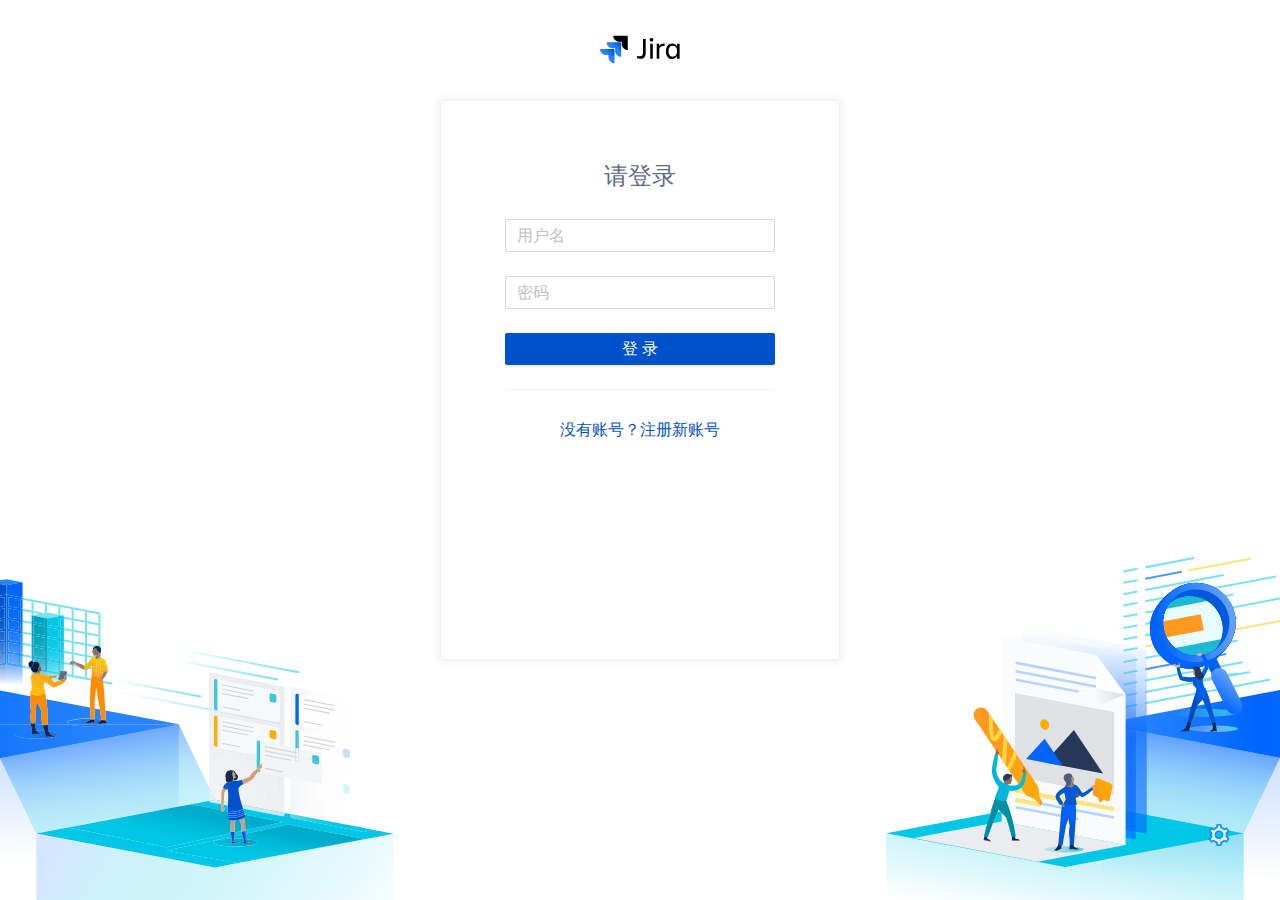
==== index.html @ 9de589f8 "Updates" ====
<!doctype html><html lang="en"><head><meta charset="utf-8"/><link rel="icon" href="/favicon.ico"/><meta name="viewport" content="width=device-width,initial-scale=1"/><meta name="theme-color" content="#000000"/><meta name="description" content="Web site created using create-react-app"/><link rel="apple-touch-icon" href="/logo192.png"/><link rel="manifest" href="/manifest.json"/><title>Jira任务管理系统</title><script type="text/javascript">!function(n){if("/"===n.search[1]){var a=n.search.slice(1).split("&").map((function(n){return n.replace(/~and~/g,"&")})).join("?");window.history.replaceState(null,null,n.pathname.slice(0,-1)+a+n.hash)}}(window.location)</script><link href="/static/css/2.35645cce.chunk.css" rel="stylesheet"><link href="/static/css/main.cecc54dc.chunk.css" rel="stylesheet"></head><body><noscript>You need to enable JavaScript to run this app.</noscript><div id="root"></div><script>!function(e){function r(r){for(var n,a,i=r[0],c=r[1],f=r[2],s=0,p=[];s<i.length;s++)a=i[s],Object.prototype.hasOwnProperty.call(o,a)&&o[a]&&p.push(o[a][0]),o[a]=0;for(n in c)Object.prototype.hasOwnProperty.call(c,n)&&(e[n]=c[n]);for(l&&l(r);p.length;)p.shift()();return u.push.apply(u,f||[]),t()}function t(){for(var e,r=0;r<u.length;r++){for(var t=u[r],n=!0,i=1;i<t.length;i++){var c=t[i];0!==o[c]&&(n=!1)}n&&(u.splice(r--,1),e=a(a.s=t[0]))}return e}var n={},o={1:0},u=[];function a(r){if(n[r])return n[r].exports;var t=n[r]={i:r,l:!1,exports:{}};return e[r].call(t.exports,t,t.exports,a),t.l=!0,t.exports}a.e=function(e){var r=[],t=o[e];if(0!==t)if(t)r.push(t[2]);else{var n=new Promise((function(r,n){t=o[e]=[r,n]}));r.push(t[2]=n);var u,i=document.createElement("script");i.charset="utf-8",i.timeout=120,a.nc&&i.setAttribute("nonce",a.nc),i.src=function(e){return a.p+"static/js/"+({}[e]||e)+"."+{3:"2db41f8e",4:"123e2dea",5:"f2c143b7",6:"199f0bed"}[e]+".chunk.js"}(e);var c=new Error;u=function(r){i.onerror=i.onload=null,clearTimeout(f);var t=o[e];if(0!==t){if(t){var n=r&&("load"===r.type?"missing":r.type),u=r&&r.target&&r.target.src;c.message="Loading chunk "+e+" failed.\n("+n+": "+u+")",c.name="ChunkLoadError",c.type=n,c.request=u,t[1](c)}o[e]=void 0}};var f=setTimeout((function(){u({type:"timeout",target:i})}),12e4);i.onerror=i.onload=u,document.head.appendChild(i)}return Promise.all(r)},a.m=e,a.c=n,a.d=function(e,r,t){a.o(e,r)||Object.defineProperty(e,r,{enumerable:!0,get:t})},a.r=function(e){"undefined"!=typeof Symbol&&Symbol.toStringTag&&Object.defineProperty(e,Symbol.toStringTag,{value:"Module"}),Object.defineProperty(e,"__esModule",{value:!0})},a.t=function(e,r){if(1&r&&(e=a(e)),8&r)return e;if(4&r&&"object"==typeof e&&e&&e.__esModule)return e;var t=Object.create(null);if(a.r(t),Object.defineProperty(t,"default",{enumerable:!0,value:e}),2&r&&"string"!=typeof e)for(var n in e)a.d(t,n,function(r){return e[r]}.bind(null,n));return t},a.n=function(e){var r=e&&e.__esModule?function(){return e.default}:function(){return e};return a.d(r,"a",r),r},a.o=function(e,r){return Object.prototype.hasOwnProperty.call(e,r)},a.p="/",a.oe=function(e){throw console.error(e),e};var i=this.webpackJsonpjira=this.webpackJsonpjira||[],c=i.push.bind(i);i.push=r,i=i.slice();for(var f=0;f<i.length;f++)r(i[f]);var l=c;t()}([])</script><script src="/static/js/2.2ec40c45.chunk.js"></script><script src="/static/js/main.52083eaf.chunk.js"></script></body></html>
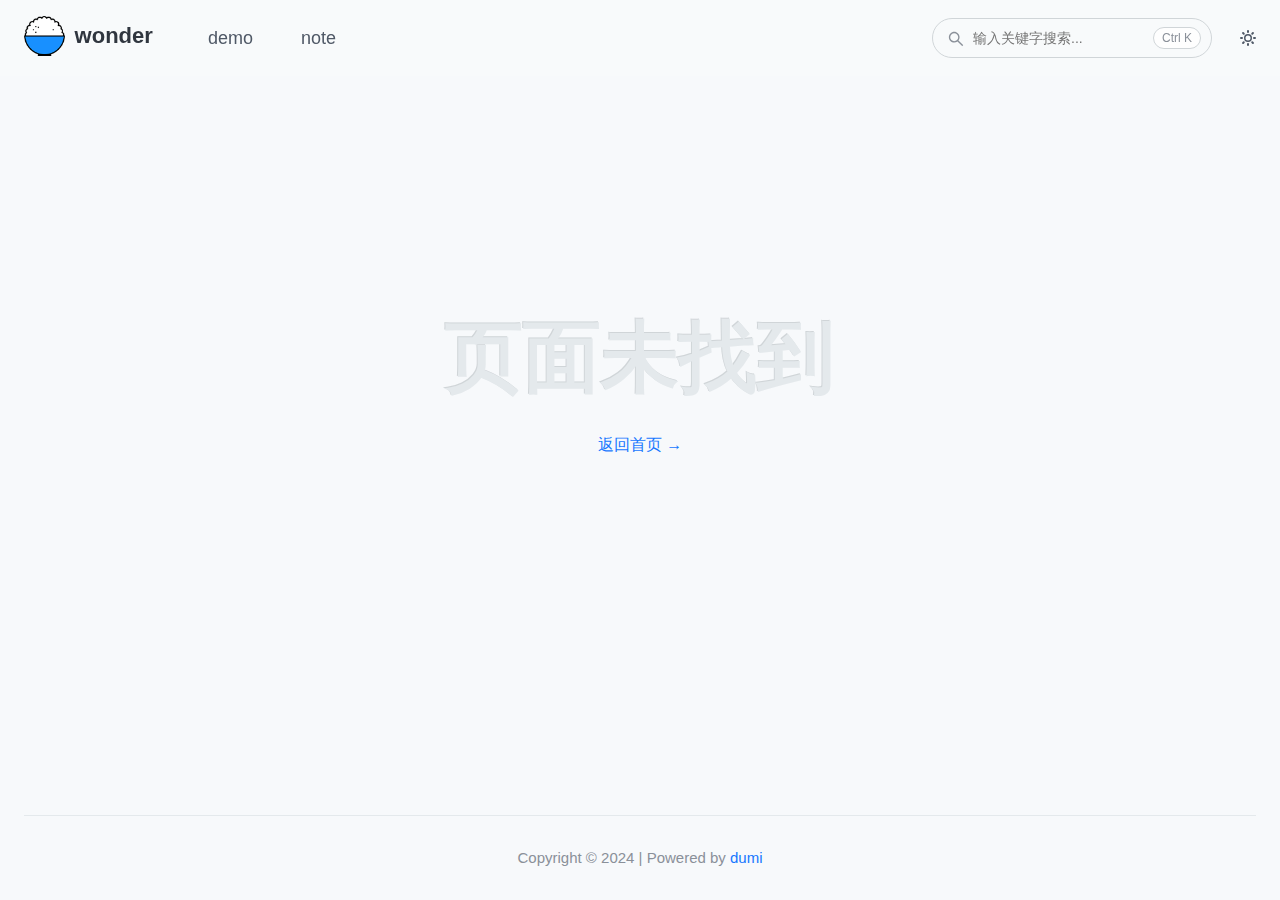
==== commit cafa5392: "Updates" ====
--- a/index.html
+++ b/index.html
@@ -1 +1,11 @@
-<!doctype html><html lang="en"><head><meta charset="utf-8"/><link rel="icon" href="/favicon.ico"/><meta name="viewport" content="width=device-width,initial-scale=1"/><meta name="theme-color" content="#000000"/><meta name="description" content="Web site created using create-react-app"/><link rel="apple-touch-icon" href="/logo192.png"/><link rel="manifest" href="/manifest.json"/><title>Jira任务管理系统</title><script type="text/javascript">!function(n){if("/"===n.search[1]){var a=n.search.slice(1).split("&").map((function(n){return n.replace(/~and~/g,"&")})).join("?");window.history.replaceState(null,null,n.pathname.slice(0,-1)+a+n.hash)}}(window.location)</script><link href="/static/css/2.35645cce.chunk.css" rel="stylesheet"><link href="/static/css/main.cecc54dc.chunk.css" rel="stylesheet"></head><body><noscript>You need to enable JavaScript to run this app.</noscript><div id="root"></div><script>!function(e){function r(r){for(var n,a,i=r[0],c=r[1],f=r[2],s=0,p=[];s<i.length;s++)a=i[s],Object.prototype.hasOwnProperty.call(o,a)&&o[a]&&p.push(o[a][0]),o[a]=0;for(n in c)Object.prototype.hasOwnProperty.call(c,n)&&(e[n]=c[n]);for(l&&l(r);p.length;)p.shift()();return u.push.apply(u,f||[]),t()}function t(){for(var e,r=0;r<u.length;r++){for(var t=u[r],n=!0,i=1;i<t.length;i++){var c=t[i];0!==o[c]&&(n=!1)}n&&(u.splice(r--,1),e=a(a.s=t[0]))}return e}var n={},o={1:0},u=[];function a(r){if(n[r])return n[r].exports;var t=n[r]={i:r,l:!1,exports:{}};return e[r].call(t.exports,t,t.exports,a),t.l=!0,t.exports}a.e=function(e){var r=[],t=o[e];if(0!==t)if(t)r.push(t[2]);else{var n=new Promise((function(r,n){t=o[e]=[r,n]}));r.push(t[2]=n);var u,i=document.createElement("script");i.charset="utf-8",i.timeout=120,a.nc&&i.setAttribute("nonce",a.nc),i.src=function(e){return a.p+"static/js/"+({}[e]||e)+"."+{3:"2db41f8e",4:"123e2dea",5:"f2c143b7",6:"199f0bed"}[e]+".chunk.js"}(e);var c=new Error;u=function(r){i.onerror=i.onload=null,clearTimeout(f);var t=o[e];if(0!==t){if(t){var n=r&&("load"===r.type?"missing":r.type),u=r&&r.target&&r.target.src;c.message="Loading chunk "+e+" failed.\n("+n+": "+u+")",c.name="ChunkLoadError",c.type=n,c.request=u,t[1](c)}o[e]=void 0}};var f=setTimeout((function(){u({type:"timeout",target:i})}),12e4);i.onerror=i.onload=u,document.head.appendChild(i)}return Promise.all(r)},a.m=e,a.c=n,a.d=function(e,r,t){a.o(e,r)||Object.defineProperty(e,r,{enumerable:!0,get:t})},a.r=function(e){"undefined"!=typeof Symbol&&Symbol.toStringTag&&Object.defineProperty(e,Symbol.toStringTag,{value:"Module"}),Object.defineProperty(e,"__esModule",{value:!0})},a.t=function(e,r){if(1&r&&(e=a(e)),8&r)return e;if(4&r&&"object"==typeof e&&e&&e.__esModule)return e;var t=Object.create(null);if(a.r(t),Object.defineProperty(t,"default",{enumerable:!0,value:e}),2&r&&"string"!=typeof e)for(var n in e)a.d(t,n,function(r){return e[r]}.bind(null,n));return t},a.n=function(e){var r=e&&e.__esModule?function(){return e.default}:function(){return e};return a.d(r,"a",r),r},a.o=function(e,r){return Object.prototype.hasOwnProperty.call(e,r)},a.p="/",a.oe=function(e){throw console.error(e),e};var i=this.webpackJsonpjira=this.webpackJsonpjira||[],c=i.push.bind(i);i.push=r,i=i.slice();for(var f=0;f<i.length;f++)r(i[f]);var l=c;t()}([])</script><script src="/static/js/2.2ec40c45.chunk.js"></script><script src="/static/js/main.52083eaf.chunk.js"></script></body></html>+<!DOCTYPE html><html><head>
+<meta charset="utf-8">
+<meta name="viewport" content="width=device-width, user-scalable=no, initial-scale=1.0, maximum-scale=1.0, minimum-scale=1.0">
+<meta http-equiv="X-UA-Compatible" content="ie=edge">
+<link rel="stylesheet" href="/umi.7ab43a5e.css">
+</head>
+<body>
+<div id="root"></div>
+<script src="/umi.8899e64d.js"></script>
+
+</body></html>--- a/umi.7ab43a5e.css
+++ b/umi.7ab43a5e.css
@@ -0,0 +1 @@
+.dumi-default-container.markdown{padding:18px 0;padding-inline-start:44px;padding-inline-end:16px;border-radius:4px}.dumi-default-container.markdown:not(:first-child){margin-bottom:24px}.dumi-default-container.markdown:not(:last-child){margin-top:32px}.dumi-default-container.markdown>svg{float:left;fill:currentcolor;margin-inline-start:-26px;width:18px}[data-direction=rtl] .dumi-default-container.markdown>svg{float:right}.dumi-default-container.markdown>h4{clear:none;margin:0 0 12px;font-size:15px;line-height:17px}.dumi-default-container.markdown>section{font-size:15px}.dumi-default-container.markdown[data-type=info]{background:#ecf4ff}.dumi-default-container.markdown[data-type=info]>h4,.dumi-default-container.markdown[data-type=info]>svg{color:#3367af}.dumi-default-container.markdown[data-type=info]>section{color:#496a99}[data-prefers-color=dark] .dumi-default-container.markdown[data-type=info]{background:#001c44}[data-prefers-color=dark] .dumi-default-container.markdown[data-type=info]>h4,[data-prefers-color=dark] .dumi-default-container.markdown[data-type=info]>svg{color:#5e8ed0}[data-prefers-color=dark] .dumi-default-container.markdown[data-type=info]>section{color:#7391bc}.dumi-default-container.markdown[data-type=warning]{background:#fff3da}.dumi-default-container.markdown[data-type=warning]>h4,.dumi-default-container.markdown[data-type=warning]>svg{color:#b78314}.dumi-default-container.markdown[data-type=warning]>section{color:#9e7a2d}[data-prefers-color=dark] .dumi-default-container.markdown[data-type=warning]{background:#2d1f00}[data-prefers-color=dark] .dumi-default-container.markdown[data-type=warning]>h4,[data-prefers-color=dark] .dumi-default-container.markdown[data-type=warning]>svg{color:#cd9417}[data-prefers-color=dark] .dumi-default-container.markdown[data-type=warning]>section{color:#b78c2e}.dumi-default-container.markdown[data-type=success]{background:#dff8e7}.dumi-default-container.markdown[data-type=success]>h4,.dumi-default-container.markdown[data-type=success]>svg{color:#238241}.dumi-default-container.markdown[data-type=success]>section{color:#357047}[data-prefers-color=dark] .dumi-default-container.markdown[data-type=success]{background:#082210}[data-prefers-color=dark] .dumi-default-container.markdown[data-type=success]>h4,[data-prefers-color=dark] .dumi-default-container.markdown[data-type=success]>svg{color:#2a9a4d}[data-prefers-color=dark] .dumi-default-container.markdown[data-type=success]>section{color:#3d8654}.dumi-default-container.markdown[data-type=error]{background:#fdf4f5}.dumi-default-container.markdown[data-type=error]>h4,.dumi-default-container.markdown[data-type=error]>svg{color:#b23642}.dumi-default-container.markdown[data-type=error]>section{color:#955359}[data-prefers-color=dark] .dumi-default-container.markdown[data-type=error]{background:#2a060a}[data-prefers-color=dark] .dumi-default-container.markdown[data-type=error]>h4,[data-prefers-color=dark] .dumi-default-container.markdown[data-type=error]>svg{color:#c6414e}[data-prefers-color=dark] .dumi-default-container.markdown[data-type=error]>section{color:#ad5962}code[class*=language-],pre[class*=language-]{background:hsl(230,1%,98%);color:#383a42;font-family:Fira Code,Fira Mono,Menlo,Consolas,DejaVu Sans Mono,monospace;direction:ltr;text-align:left;white-space:pre;word-spacing:normal;word-break:normal;line-height:1.5;tab-size:2;hyphens:none}code[class*=language-]::selection,code[class*=language-] *::selection,pre[class*=language-] *::selection{background:hsl(230,1%,90%);color:inherit}pre[class*=language-]{padding:1em;margin:.5em 0;overflow:auto;border-radius:.3em}:not(pre)>code[class*=language-]{padding:.2em .3em;border-radius:.3em;white-space:normal}.token.comment,.token.prolog,.token.cdata{color:#a0a1a7}.token.doctype,.token.punctuation,.token.entity{color:#383a42}.token.attr-name,.token.class-name,.token.boolean,.token.constant,.token.number,.token.atrule{color:#b76b01}.token.keyword{color:#a626a4}.token.property,.token.tag,.token.symbol,.token.deleted,.token.important{color:#e45649}.token.selector,.token.string,.token.char,.token.builtin,.token.inserted,.token.regex,.token.attr-value,.token.attr-value>.token.punctuation{color:#50a14f}.token.variable,.token.operator,.token.function{color:#4078f2}.token.url{color:#0184bc}.token.attr-value>.token.punctuation.attr-equals,.token.special-attr>.token.attr-value>.token.value.css{color:#383a42}.language-css .token.selector{color:#e45649}.language-css .token.property{color:#383a42}.language-css .token.function,.language-css .token.url>.token.function{color:#0184bc}.language-css .token.url>.token.string.url{color:#50a14f}.language-css .token.important,.language-css .token.atrule .token.rule,.language-javascript .token.operator{color:#a626a4}.language-javascript .token.template-string>.token.interpolation>.token.interpolation-punctuation.punctuation{color:#ca1243}.language-json .token.operator{color:#383a42}.language-json .token.null.keyword{color:#b76b01}.language-markdown .token.url,.language-markdown .token.url>.token.operator,.language-markdown .token.url-reference.url>.token.string{color:#383a42}.language-markdown .token.url>.token.content{color:#4078f2}.language-markdown .token.url>.token.url,.language-markdown .token.url-reference.url{color:#0184bc}.language-markdown .token.blockquote.punctuation,.language-markdown .token.hr.punctuation{color:#a0a1a7;font-style:italic}.language-markdown .token.code-snippet{color:#50a14f}.language-markdown .token.bold .token.content{color:#b76b01}.language-markdown .token.italic .token.content{color:#a626a4}.language-markdown .token.strike .token.content,.language-markdown .token.strike .token.punctuation,.language-markdown .token.list.punctuation,.language-markdown .token.title.important>.token.punctuation{color:#e45649}.token.bold{font-weight:700}.token.comment,.token.italic{font-style:italic}.token.entity{cursor:help}.token.namespace{opacity:.8}.token.token.tab:not(:empty):before,.token.token.cr:before,.token.token.lf:before,.token.token.space:before{color:#383a4233}div.code-toolbar>.toolbar.toolbar>.toolbar-item{margin-right:.4em}div.code-toolbar>.toolbar.toolbar>.toolbar-item>button,div.code-toolbar>.toolbar.toolbar>.toolbar-item>a,div.code-toolbar>.toolbar.toolbar>.toolbar-item>span{background:hsl(230,1%,90%);color:#696c77;padding:.1em .4em;border-radius:.3em}div.code-toolbar>.toolbar.toolbar>.toolbar-item>button:hover,div.code-toolbar>.toolbar.toolbar>.toolbar-item>button:focus,div.code-toolbar>.toolbar.toolbar>.toolbar-item>a:hover,div.code-toolbar>.toolbar.toolbar>.toolbar-item>a:focus,div.code-toolbar>.toolbar.toolbar>.toolbar-item>span:hover,div.code-toolbar>.toolbar.toolbar>.toolbar-item>span:focus{background:hsl(230,1%,78%);color:#383a42}.line-highlight.line-highlight{background:hsla(230,8%,24%,.05)}.line-highlight.line-highlight:before,.line-highlight.line-highlight[data-end]:after{background:hsl(230,1%,90%);color:#383a42;padding:.1em .6em;border-radius:.3em;box-shadow:0 2px #0003}pre[id].linkable-line-numbers.linkable-line-numbers span.line-numbers-rows>span:hover:before{background-color:#383a420d}.line-numbers.line-numbers .line-numbers-rows,.command-line .command-line-prompt{border-right-color:#383a4233}.line-numbers .line-numbers-rows>span:before,.command-line .command-line-prompt>span:before{color:#9d9d9f}.rainbow-braces .token.token.punctuation.brace-level-1,.rainbow-braces .token.token.punctuation.brace-level-5,.rainbow-braces .token.token.punctuation.brace-level-9{color:#e45649}.rainbow-braces .token.token.punctuation.brace-level-2,.rainbow-braces .token.token.punctuation.brace-level-6,.rainbow-braces .token.token.punctuation.brace-level-10{color:#50a14f}.rainbow-braces .token.token.punctuation.brace-level-3,.rainbow-braces .token.token.punctuation.brace-level-7,.rainbow-braces .token.token.punctuation.brace-level-11{color:#4078f2}.rainbow-braces .token.token.punctuation.brace-level-4,.rainbow-braces .token.token.punctuation.brace-level-8,.rainbow-braces .token.token.punctuation.brace-level-12{color:#a626a4}pre.diff-highlight>code .token.token.deleted:not(.prefix),pre>code.diff-highlight .token.token.deleted:not(.prefix){background-color:#ff526626}pre.diff-highlight>code .token.token.deleted:not(.prefix)::selection,pre.diff-highlight>code .token.token.deleted:not(.prefix) *::selection,pre>code.diff-highlight .token.token.deleted:not(.prefix)::selection,pre>code.diff-highlight .token.token.deleted:not(.prefix) *::selection{background-color:#fb566940}pre.diff-highlight>code .token.token.inserted:not(.prefix),pre>code.diff-highlight .token.token.inserted:not(.prefix){background-color:#1aff5b26}pre.diff-highlight>code .token.token.inserted:not(.prefix)::selection,pre.diff-highlight>code .token.token.inserted:not(.prefix) *::selection,pre>code.diff-highlight .token.token.inserted:not(.prefix)::selection,pre>code.diff-highlight .token.token.inserted:not(.prefix) *::selection{background-color:#38e06240}.prism-previewer.prism-previewer:before,.prism-previewer-gradient.prism-previewer-gradient div{border-color:hsl(0,0,95%)}.prism-previewer-color.prism-previewer-color:before,.prism-previewer-gradient.prism-previewer-gradient div,.prism-previewer-easing.prism-previewer-easing:before{border-radius:.3em}.prism-previewer.prism-previewer:after{border-top-color:hsl(0,0,95%)}.prism-previewer-flipped.prism-previewer-flipped.after{border-bottom-color:hsl(0,0,95%)}.prism-previewer-angle.prism-previewer-angle:before,.prism-previewer-time.prism-previewer-time:before,.prism-previewer-easing.prism-previewer-easing{background:hsl(0,0%,100%)}.prism-previewer-angle.prism-previewer-angle circle,.prism-previewer-time.prism-previewer-time circle{stroke:#383a42;stroke-opacity:1}.prism-previewer-easing.prism-previewer-easing circle,.prism-previewer-easing.prism-previewer-easing path,.prism-previewer-easing.prism-previewer-easing line{stroke:#383a42}.prism-previewer-easing.prism-previewer-easing circle{fill:transparent}[data-prefers-color=dark] .token.doctype,[data-prefers-color=dark] .token.punctuation,[data-prefers-color=dark] .token.entity,[data-prefers-color=dark] code[class*=language-],[data-prefers-color=dark] pre[class*=language-]{color:#8590a0}[data-prefers-color=dark] .token.comment,[data-prefers-color=dark] .token.prolog,[data-prefers-color=dark] .token.cdata{color:#616d7f}.dumi-default-source-code{position:relative;background-color:#fbfcfd;border-bottom-left-radius:4px;border-bottom-right-radius:4px}.dumi-default-source-code>pre.prism-code{margin:0;padding:18px 24px;font-size:14px;line-height:1.58;direction:ltr;background:transparent}.dumi-default-source-code>pre.prism-code:before,.dumi-default-source-code>pre.prism-code:after{content:none}.dumi-default-source-code>pre.prism-code>.highlighted{position:relative;width:calc(100% + 24px);background-color:#eeeff0}.dumi-default-source-code>pre.prism-code>.highlighted .line-cell{position:relative}.dumi-default-source-code>pre.prism-code>.highlighted .line-cell:after{content:"";position:absolute;top:0;right:-24px;bottom:0;width:24px;background-color:#eeeff0}.dumi-default-source-code>pre.prism-code>.highlighted:after{content:"";position:absolute;top:0;left:-24px;bottom:0;width:24px;background-color:#eeeff0}.dumi-default-source-code>pre.prism-code>.wrap{display:table-row}.dumi-default-source-code>pre.prism-code>.wrap>.token-line-num{display:table-cell;text-align:right;padding-right:1em;user-select:none;opacity:.5}.dumi-default-source-code>pre.prism-code>.wrap>.line-cell{display:table-cell;width:100%}.dumi-default-source-code-copy{position:absolute;top:9px;right:12px;display:inline-block;padding:8px 12px;background-color:#fbfcfdcc;border:0;border-radius:2px;cursor:pointer;transition:all .2s}.dumi-default-source-code-copy>svg{width:16px;fill:#98a3aa;transition:fill .2s}[data-prefers-color=dark] .dumi-default-source-code-copy>svg{fill:#4a545a}.dumi-default-source-code-copy:hover>svg{fill:#7c8a93}[data-prefers-color=dark] .dumi-default-source-code-copy:hover>svg{fill:#616e75}.dumi-default-source-code-copy[data-copied]>svg{fill:#208a41}[data-prefers-color=dark] .dumi-default-source-code-copy[data-copied]>svg{fill:#124c24}.dumi-default-source-code:not(:hover) .dumi-default-source-code-copy{opacity:0;visibility:hidden}[data-prefers-color=dark] .dumi-default-source-code{background-color:#020305}[data-prefers-color=dark] .dumi-default-source-code-copy{background-color:#02030533}[data-prefers-color=dark] .dumi-default-source-code>pre.prism-code>.highlighted{background-color:#1c1d1e}[data-prefers-color=dark] .dumi-default-source-code>pre.prism-code>.highlighted:after{background-color:#1c1d1e}[data-prefers-color=dark] .dumi-default-source-code>pre.prism-code>.highlighted .line-cell:after{background-color:#1c1d1e}[data-dumi-tooltip]{position:relative}[data-dumi-tooltip]:before,[data-dumi-tooltip]:after{position:absolute;bottom:100%;left:50%;transform:translate(-50%);display:inline-block;opacity:.7;pointer-events:none;transition:all .2s}[data-dumi-tooltip]:before{content:attr(data-dumi-tooltip);min-width:30px;margin-bottom:8px;padding:5px 8px;color:#fff;font-size:13px;line-height:1.1;white-space:nowrap;background-color:#000;border-radius:2px;box-shadow:0 4px 10px #0000001a;box-sizing:border-box}[data-prefers-color=dark] [data-dumi-tooltip]:before{background-color:#222}[data-dumi-tooltip]:after{content:"";width:0;height:0;border:4px solid transparent;border-top-color:#000}[data-prefers-color=dark] [data-dumi-tooltip]:after{border-top-color:#222}[data-dumi-tooltip]:not(:hover):before,[data-dumi-tooltip]:not(:hover):after{visibility:hidden;opacity:0}[data-dumi-tooltip][data-dumi-tooltip-bottom]:before,[data-dumi-tooltip][data-dumi-tooltip-bottom]:after{bottom:auto;top:100%}[data-dumi-tooltip][data-dumi-tooltip-bottom]:before{margin-top:8px;margin-bottom:0}[data-dumi-tooltip][data-dumi-tooltip-bottom]:after{border-top-color:transparent;border-bottom-color:#000}[data-prefers-color=dark] [data-dumi-tooltip][data-dumi-tooltip-bottom]:after{border-bottom-color:#222}.dumi-default-previewer-actions{display:flex;height:32px;align-items:center;justify-content:center}.dumi-default-previewer-actions:not(:last-child){border-bottom:1px dashed #e4e9ec}[data-prefers-color=dark] .dumi-default-previewer-actions:not(:last-child){border-bottom-color:#2a353c}.dumi-default-previewer-action-btn{display:flex;align-items:center;justify-content:center;width:24px;height:24px;padding:0;border:0;background:transparent;cursor:pointer}.dumi-default-previewer-action-btn>svg{width:16px;fill:#98a3aa;transition:fill .2s}[data-prefers-color=dark] .dumi-default-previewer-action-btn>svg{fill:#4a545a}.dumi-default-previewer-action-btn:hover>svg{fill:#7c8a93}[data-prefers-color=dark] .dumi-default-previewer-action-btn:hover>svg{fill:#616e75}.dumi-default-previewer-action-btn:not(:last-child){margin-inline-end:4px}.dumi-default-previewer-action-sketch>select{position:absolute;-webkit-appearance:none;appearance:none;width:100%;height:100%;opacity:0;cursor:pointer}.dumi-default-previewer-action-sketch[data-copied]>svg{fill:#208a41}.dumi-default-previewer-tabs{position:relative;padding:0 12px}.dumi-default-previewer-tabs:after{content:"";position:absolute;left:0;bottom:0;width:100%;height:0;border-bottom:1px dashed #e4e9ec}[data-prefers-color=dark] .dumi-default-previewer-tabs:after{border-bottom-color:#2a353c}.dumi-default-tabs{overflow:hidden}.dumi-default-tabs-top{flex-direction:column}.dumi-default-tabs-top .dumi-default-tabs-ink-bar{bottom:0}.dumi-default-tabs-nav{display:flex}.dumi-default-tabs-nav-wrap{display:flex;white-space:nowrap;overflow:hidden}.dumi-default-tabs-nav-wrap.dumi-default-tabs-nav-wrap-ping-left{box-shadow:5px 0 5px -5px #0000001a inset}.dumi-default-tabs-nav-wrap.dumi-default-tabs-nav-wrap-ping-right~*>.dumi-default-tabs-nav-more{box-shadow:0 0 5px #0000001a}.dumi-default-tabs-nav-list{position:relative;z-index:1;display:flex;transition:transform .2s}.dumi-default-tabs-nav-more{height:100%;cursor:pointer;background:none;border:0;transition:box-shadow .2s}.dumi-default-tabs-tab{display:flex;margin:0 12px}.dumi-default-tabs-tab-btn{padding:0;color:#4f5866;font-size:14px;line-height:36px;border:0;outline:none;background:transparent;box-sizing:border-box;cursor:pointer;transition:all .2s}[data-prefers-color=dark] .dumi-default-tabs-tab-btn{color:#8590a0}.dumi-default-tabs-tab-btn:hover{color:#30363f}[data-prefers-color=dark] .dumi-default-tabs-tab-btn:hover{color:#c6c9cd}.dumi-default-tabs-tab-active .dumi-default-tabs-tab-btn{color:#30363f}[data-prefers-color=dark] .dumi-default-tabs-tab-active .dumi-default-tabs-tab-btn{color:#c6c9cd}.dumi-default-tabs-ink-bar{position:absolute;height:1px;background:#1677ff;transition:left .2s,width .2s;pointer-events:none}[data-prefers-color=dark] .dumi-default-tabs-ink-bar{background:#0053c8}.dumi-default-tabs-dropdown{position:absolute;background:inherit;border:1px solid #d0d5d8;max-height:200px;overflow:auto}[data-prefers-color=dark] .dumi-default-tabs-dropdown{border-color:#1c2022}.dumi-default-tabs-dropdown>ul{list-style:none;margin:0;padding:0}.dumi-default-tabs-dropdown>ul>li{padding:4px 12px;font-size:14px;cursor:pointer}.dumi-default-tabs-dropdown>ul>li:hover{color:#1677ff}[data-prefers-color=dark] .dumi-default-tabs-dropdown>ul>li:hover{color:#0053c8}.dumi-default-tabs-dropdown>ul>li:not(:last-child){border-bottom:1px dashed #d0d5d8}[data-prefers-color=dark] .dumi-default-tabs-dropdown>ul>li:not(:last-child){border-bottom-color:#1c2022}.dumi-default-tabs-dropdown-hidden{display:none}.dumi-default-previewer{margin:24px 0 32px;border:1px solid #e4e9ec;border-radius:4px;background-color:inherit}[data-prefers-color=dark] .dumi-default-previewer{border-color:#2a353c}[data-dumi-demo-grid] .dumi-default-previewer{margin:0 0 16px}[data-dumi-demo-grid] .dumi-default-previewer:first-child{margin-top:24px}[data-dumi-demo-grid] .dumi-default-previewer:last-child{margin-bottom:32px}.dumi-default-previewer-demo{border-top-left-radius:2px;border-top-right-radius:2px;padding:40px 24px}.dumi-default-previewer-demo>iframe{display:block;width:100%;height:300px;border:0}.dumi-default-previewer-demo[data-iframe]{position:relative;padding:0;overflow:hidden}.dumi-default-previewer-demo[data-iframe]:before{content:"";display:block;height:24px;background-color:#e4e9ec}[data-prefers-color=dark] .dumi-default-previewer-demo[data-iframe]:before{background-color:#2a353c}.dumi-default-previewer-demo[data-iframe]:after{content:"";position:absolute;top:5px;left:8px;display:inline-block;width:12px;height:12px;border-radius:50%;background-color:#fd6458;box-shadow:20px 0 #ffbf2b,40px 0 #24cc3d}.dumi-default-previewer-demo[data-transform]{transform:translate(0)}.dumi-default-previewer-demo[data-compact]{padding:0}.dumi-default-previewer-meta{border-top:1px solid #e4e9ec}[data-prefers-color=dark] .dumi-default-previewer-meta{border-top-color:#2a353c}.dumi-default-previewer-desc{position:relative}.dumi-default-previewer-desc>.markdown{padding:14px 24px;border-bottom:1px dashed #e4e9ec}[data-prefers-color=dark] .dumi-default-previewer-desc>.markdown{border-bottom-color:#2a353c}.dumi-default-previewer-desc>h5{position:absolute;top:-7px;left:20px;margin:0;padding:0 4px;display:inline-block;font-size:14px;line-height:1;font-weight:700;background:linear-gradient(to top,#ffffff,#ffffff 50%,rgba(255,255,255,0)) 100%}[data-prefers-color=dark] .dumi-default-previewer-desc>h5{background:linear-gradient(to top,rgba(0,0,0,.95),rgba(0,0,0,.95) 50%,rgba(0,0,0,0)) 100%}.dumi-default-previewer-desc>h5>a{color:#30363f}[data-prefers-color=dark] .dumi-default-previewer-desc>h5>a{color:#c6c9cd}.dumi-default-previewer-desc>h5>a:not(:hover){text-decoration:none}.dumi-default-previewer-desc>h5>a>strong{float:inline-start;padding-inline-end:8px;color:#d59200;font-size:12px;line-height:15px}[data-prefers-color=dark] .dumi-default-previewer-desc>h5>a>strong{color:#895e00}.dumi-default-previewer[data-active]{box-shadow:0 0 0 4px #1677ff1a;border-color:#7cb3ff}[data-prefers-color=dark] .dumi-default-previewer[data-active]{box-shadow:0 0 0 4px #0053c81a;border-color:#002962}.dumi-default-previewer[data-debug]{border-color:#ffc23c}[data-prefers-color=dark] .dumi-default-previewer[data-debug]{border-color:#231800}.dumi-default-previewer[data-debug][data-active]{box-shadow:0 0 0 4px #d592001a}[data-prefers-color=dark] .dumi-default-previewer[data-debug][data-active]{box-shadow:0 0 0 4px #895e001a}.dumi-default-content-tabs{list-style-type:none;display:flex;align-items:center;height:60px;margin:-48px -48px 48px;padding:0 48px;border-bottom:1px solid #e4e9ec}[data-prefers-color=dark] .dumi-default-content-tabs{border-bottom-color:#2a353c}@media only screen and (max-width: 767px){.dumi-default-content-tabs{margin:-24px -24px 24px;padding:0 24px;height:42px}}[data-no-sidebar] .dumi-default-content-tabs{margin:0 0 48px;padding:0}@media only screen and (max-width: 767px){[data-no-sidebar] .dumi-default-content-tabs{margin-bottom:24px}}.dumi-default-content-tabs>li{height:inherit}.dumi-default-content-tabs>li>button{padding:0;height:inherit;color:#4f5866;font-size:17px;border:0;background:transparent;cursor:pointer;transition:all .2s}[data-prefers-color=dark] .dumi-default-content-tabs>li>button{color:#8590a0}.dumi-default-content-tabs>li>button:hover{color:#1677ff}[data-prefers-color=dark] .dumi-default-content-tabs>li>button:hover{color:#0053c8}.dumi-default-content-tabs>li:not(last-child){margin-inline-end:42px}@media only screen and (max-width: 767px){.dumi-default-content-tabs>li:not(last-child){margin-inline-end:20px}}.dumi-default-content-tabs>li[data-active]{position:relative}.dumi-default-content-tabs>li[data-active]>button{color:#30363f}[data-prefers-color=dark] .dumi-default-content-tabs>li[data-active]>button{color:#c6c9cd}.dumi-default-content-tabs>li[data-active]:after{content:"";position:absolute;left:0;right:0;bottom:-1px;height:1px;background-color:#1677ff}[data-prefers-color=dark] .dumi-default-content-tabs>li[data-active]:after{background-color:#0053c8}#nprogress{pointer-events:none}#nprogress .bar{background:var;position:fixed;z-index:1031;top:0;left:0;width:100%;height:2px}#nprogress .peg{display:block;position:absolute;right:0px;width:100px;height:100%;box-shadow:0 0 10px #1677ff,0 0 5px #1677ff;opacity:1;transform:rotate(3deg) translateY(-4px)}#nprogress .spinner{display:block;position:fixed;z-index:1031;top:15px;right:15px}#nprogress .spinner-icon{width:18px;height:18px;box-sizing:border-box;border:solid 2px transparent;border-top-color:#1677ff;border-left-color:#1677ff;border-radius:50%;animation:nprogress-spinner .4s linear infinite}.nprogress-custom-parent{overflow:hidden;position:relative}.nprogress-custom-parent #nprogress .spinner,.nprogress-custom-parent #nprogress .bar{position:absolute}@keyframes nprogress-spinner{0%{transform:rotate(0)}to{transform:rotate(360deg)}}
